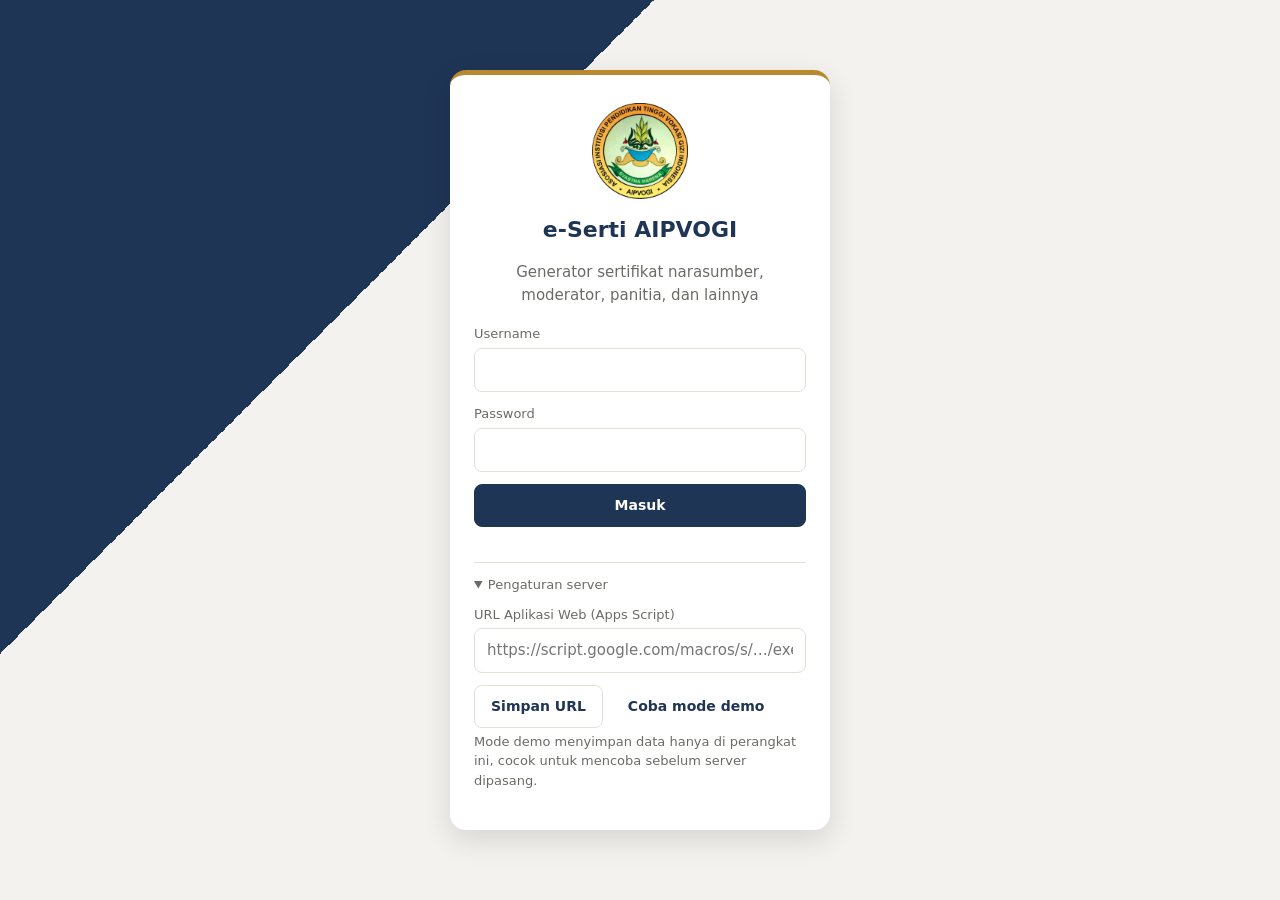
==== index.html @ e6ef0fd1 "Add files via upload" ====
<!doctype html>
<html lang="id">
<head>
  <meta charset="utf-8">
  <meta name="viewport" content="width=device-width, initial-scale=1, viewport-fit=cover">
  <title>e-Serti AIPVOGI</title>
  <meta name="description" content="Generator sertifikat AIPVOGI untuk narasumber, moderator, panitia, dan peran lainnya.">
  <meta name="theme-color" content="#1F3556">
  <link rel="manifest" href="manifest.webmanifest">
  <link rel="icon" type="image/png" href="icons/favicon.png">
  <link rel="apple-touch-icon" href="icons/apple-touch-icon.png">
  <meta name="apple-mobile-web-app-capable" content="yes">
  <meta name="apple-mobile-web-app-title" content="e-Serti">
  <link rel="stylesheet" href="css/style.css">
</head>
<body>

<!-- ================= LOGIN ================= -->
<section id="v-login" class="login" hidden>
  <div class="login-card">
    <img src="assets/logo.png" alt="Logo AIPVOGI" class="login-logo">
    <h1>e-Serti AIPVOGI</h1>
    <p class="muted">Generator sertifikat narasumber, moderator, panitia, dan lainnya</p>
    <form id="f-login" autocomplete="on">
      <label>Username<input name="username" autocomplete="username" required></label>
      <label>Password<input name="password" type="password" autocomplete="current-password" required></label>
      <button class="btn primary block" type="submit">Masuk</button>
      <p class="err" id="login-err"></p>
    </form>
    <details class="server">
      <summary>Pengaturan server</summary>
      <label>URL Aplikasi Web (Apps Script)
        <input id="in-api" placeholder="https://script.google.com/macros/s/…/exec">
      </label>
      <div class="row-btn">
        <button class="btn" type="button" id="b-simpan-api">Simpan URL</button>
        <button class="btn ghost" type="button" id="b-demo">Coba mode demo</button>
      </div>
      <p class="hint">Mode demo menyimpan data hanya di perangkat ini, cocok untuk mencoba sebelum server dipasang.</p>
    </details>
  </div>
</section>

<!-- ================= APLIKASI ================= -->
<div id="v-app" hidden>
  <header class="top">
    <img src="assets/logo.png" alt="" class="top-logo">
    <div class="top-title"><strong>e-Serti AIPVOGI</strong><span id="u-nama" class="muted"></span></div>
    <span id="badge-demo" class="badge" hidden>Mode demo</span>
    <button class="btn ghost sm" id="b-logout" title="Keluar">Keluar</button>
  </header>

  <nav class="tabs" id="tabs">
    <button data-tab="buat" class="on"><span class="ic">＋</span>Buat</button>
    <button data-tab="riwayat"><span class="ic">≡</span>Riwayat</button>
    <button data-tab="kegiatan"><span class="ic">◷</span>Kegiatan</button>
    <button data-tab="pengaturan"><span class="ic">⚙</span>Pengaturan</button>
  </nav>

  <main>
    <!-- ---------- BUAT ---------- -->
    <section id="t-buat" class="tab">
      <div class="buat-grid">
        <form id="f-sert" class="card" autocomplete="off">
          <div id="edit-banner" class="banner" hidden>
            Mengedit sertifikat <b id="edit-nomor"></b>. Menyimpan akan memperbarui arsip.
            <button type="button" class="link" id="b-batal-edit">Buat baru</button>
          </div>
          <div id="aset-warn" class="banner warn" hidden>TTD atau stempel belum diunggah. Lengkapi di tab Pengaturan.</div>

          <label>Kegiatan
            <select name="id_kegiatan" id="s-kegiatan" required></select>
          </label>
          <p class="hint" id="kegiatan-kosong" hidden>Belum ada kegiatan. <button type="button" class="link" data-goto="kegiatan">Tambah kegiatan dulu</button></p>

          <div class="grid-nomor">
            <label>Nomor urut
              <input name="nomor_urut" inputmode="numeric" placeholder="46" required>
            </label>
            <div class="nomor-jadi">
              <span class="muted">Nomor lengkap</span>
              <b id="o-nomor">—</b>
            </div>
          </div>
          <p class="err" id="nomor-warn"></p>

          <label>Nama penerima (dengan gelar)
            <input name="nama" placeholder="Dr. Nama Lengkap, S.Gz., M.Kes." required>
          </label>

          <label>Peran
            <select name="peran" id="s-peran">
              <option>Narasumber</option><option>Moderator</option><option>Panitia</option>
              <option>Pemateri</option><option>Fasilitator</option><option>Juri</option>
              <option>Pembicara</option><option>Peserta</option><option value="__lain">Lainnya…</option>
            </select>
          </label>
          <label id="l-peran-lain" hidden>Tulis peran
            <input name="peran_lain" placeholder="Reviewer">
          </label>

          <details class="adv">
            <summary>Sesuaikan teks untuk sertifikat ini</summary>
            <label>Paragraf kegiatan
              <textarea name="paragraf" rows="5"></textarea>
            </label>
            <label>Tempat, tanggal
              <input name="tempat_tanggal">
            </label>
            <button type="button" class="link" id="b-reset-teks">Kembalikan ke teks bawaan kegiatan</button>
          </details>

          <div class="aksi">
            <button type="button" class="btn primary" data-out="jpg">Simpan + unduh JPG</button>
            <button type="button" class="btn primary" data-out="pdf">Simpan + unduh PDF</button>
            <button type="button" class="btn" data-out="share">Simpan + bagikan</button>
          </div>
          <button type="button" class="link" id="b-baru">Kosongkan formulir</button>
        </form>

        <div class="card preview">
          <div class="preview-head">
            <b>Pratinjau</b>
            <label class="chk"><input type="checkbox" id="c-aman"> Area aman</label>
          </div>
          <canvas id="cv"></canvas>
        </div>
      </div>
    </section>

    <!-- ---------- RIWAYAT ---------- -->
    <section id="t-riwayat" class="tab" hidden>
      <div class="card">
        <div class="filter">
          <input id="q" type="search" placeholder="Cari nama, nomor, atau kegiatan">
          <select id="f-keg"><option value="">Semua kegiatan</option></select>
          <button class="btn" id="b-muat-riwayat">Muat ulang</button>
        </div>
        <p class="muted" id="riwayat-info"></p>
        <div id="list-riwayat" class="list"></div>
      </div>
    </section>

    <!-- ---------- KEGIATAN ---------- -->
    <section id="t-kegiatan" class="tab" hidden>
      <div class="buat-grid">
        <form id="f-keg-form" class="card" autocomplete="off">
          <h2 id="keg-judul">Tambah kegiatan</h2>
          <input type="hidden" name="id">
          <label>Nama kegiatan
            <input name="nama" placeholder="Peningkatan Kompetensi di Bidang Pendidikan Tinggi Vokasi Gizi" required>
          </label>
          <div class="grid2">
            <label>Tanggal mulai<input type="date" name="tgl_mulai" required></label>
            <label>Tanggal selesai<input type="date" name="tgl_selesai"></label>
          </div>
          <div class="grid2">
            <label>Pelaksanaan
              <select name="moda"><option>Daring</option><option>Luring</option><option>Hibrida</option><option>Daring dan Luring</option></select>
            </label>
            <label>Jumlah JPL <span class="muted">(opsional)</span><input name="jpl" inputmode="numeric" placeholder="9"></label>
          </div>
          <div class="grid2">
            <label>Kota terbit<input name="kota" placeholder="Jakarta"></label>
            <label>Tanggal terbit<input type="date" name="tgl_terbit"></label>
          </div>
          <label>Pola paragraf
            <textarea name="paragraf" rows="4"></textarea>
          </label>
          <p class="hint">Kode yang otomatis diganti: <code>{kegiatan}</code> <code>{moda}</code> <code>{tanggal}</code> <code>{jpl}</code>. Tekan Enter untuk pindah baris secara manual.</p>
          <div class="contoh"><span class="muted">Hasil:</span> <span id="o-paragraf"></span></div>
          <div class="aksi">
            <button class="btn primary" type="submit">Simpan kegiatan</button>
            <button class="btn" type="button" id="b-keg-baru">Kosongkan</button>
          </div>
        </form>
        <div class="card">
          <h2>Daftar kegiatan</h2>
          <div id="list-kegiatan" class="list"></div>
        </div>
      </div>
    </section>

    <!-- ---------- PENGATURAN ---------- -->
    <section id="t-pengaturan" class="tab" hidden>
      <div class="buat-grid">
        <form id="f-peng" class="card" autocomplete="off">
          <h2>Penandatangan</h2>
          <label>Jabatan baris 1<input name="ttd_jabatan_1"></label>
          <label>Jabatan baris 2<input name="ttd_jabatan_2"></label>
          <label>Nama penandatangan<input name="ttd_nama"></label>
          <h2>Teks dan nomor</h2>
          <label>Kode tengah nomor <span class="muted">(contoh: AIPVOGI/Sek)</span><input name="kode_nomor"></label>
          <label>Label penerima<input name="label_diberikan"></label>
          <label>Label peran<input name="label_sebagai"></label>
          <label>Kota terbit bawaan<input name="kota_default"></label>
          <label>Pola paragraf bawaan untuk kegiatan baru<textarea name="paragraf_default" rows="4"></textarea></label>
          <button class="btn primary" type="submit">Simpan pengaturan</button>
        </form>

        <div>
          <div class="card">
            <h2>Tanda tangan dan stempel</h2>
            <p class="hint">Disimpan di Google Drive pribadi, bukan di GitHub. Gunakan PNG berlatar transparan.</p>
            <div class="aset-grid">
              <div class="aset">
                <div class="aset-img"><img id="img-ttd" alt="Tanda tangan"></div>
                <label class="btn sm">Ganti TTD<input type="file" accept="image/png,image/jpeg" data-aset="ttd" hidden></label>
              </div>
              <div class="aset">
                <div class="aset-img"><img id="img-stempel" alt="Stempel"></div>
                <label class="btn sm">Ganti stempel<input type="file" accept="image/png,image/jpeg" data-aset="stempel" hidden></label>
              </div>
            </div>
          </div>

          <form id="f-pw" class="card" autocomplete="off">
            <h2>Ganti password</h2>
            <label>Password lama<input type="password" name="lama" autocomplete="current-password" required></label>
            <label>Password baru <span class="muted">(min. 8 karakter)</span><input type="password" name="baru" autocomplete="new-password" minlength="8" required></label>
            <button class="btn" type="submit">Ganti password</button>
          </form>

          <div class="card">
            <h2>Server</h2>
            <p class="hint" id="info-api"></p>
            <button class="btn" id="b-sinkron">Muat ulang data dari server</button>
          </div>
        </div>
      </div>
    </section>
  </main>
</div>

<div id="toast" class="toast" hidden></div>
<div id="loading" class="loading" hidden><div class="spin"></div><span id="loading-txt">Memproses…</span></div>

<script src="vendor/jspdf.umd.min.js"></script>
<script src="js/config.js"></script>
<script src="js/render.js"></script>
<script src="js/demo-api.js"></script>
<script src="js/app.js"></script>
</body>
</html>
---- css/style.css ----
@font-face { font-family: 'Arimo'; font-weight: 400; font-display: block; src: url('../vendor/fonts/arimo-latin-400-normal.woff2') format('woff2'); }
@font-face { font-family: 'Arimo'; font-weight: 700; font-display: block; src: url('../vendor/fonts/arimo-latin-700-normal.woff2') format('woff2'); }

:root {
  --navy: #1F3556;
  --navy-2: #2b4670;
  --gold: #B8892E;
  --gold-soft: #f6efe1;
  --bg: #f4f2ee;
  --card: #ffffff;
  --text: #1d1d1d;
  --muted: #6b6b66;
  --line: #e3e0d8;
  --danger: #b3261e;
  --ok: #2e7d32;
  --radius: 12px;
}
* { box-sizing: border-box; }
html, body { margin: 0; }
body {
  font-family: system-ui, -apple-system, 'Segoe UI', Roboto, Arimo, sans-serif;
  background: var(--bg); color: var(--text); font-size: 15px; line-height: 1.5;
  -webkit-tap-highlight-color: transparent;
}
[hidden] { display: none !important; }
h1 { font-size: 22px; margin: 8px 0 2px; color: var(--navy); }
h2 { font-size: 16px; margin: 0 0 12px; color: var(--navy); }
.muted { color: var(--muted); font-weight: 400; }
.hint { font-size: 13px; color: var(--muted); margin: 4px 0 12px; }
.err { color: var(--danger); font-size: 13px; min-height: 1em; margin: 4px 0; }
code { background: var(--gold-soft); padding: 1px 5px; border-radius: 4px; font-size: 12px; }

label { display: block; font-size: 13px; color: var(--muted); margin-bottom: 12px; }
input, select, textarea {
  display: block; width: 100%; margin-top: 4px; padding: 10px 12px; font: inherit; font-size: 15px;
  color: var(--text); background: #fff; border: 1px solid var(--line); border-radius: 8px;
}
textarea { resize: vertical; line-height: 1.45; }
input:focus, select:focus, textarea:focus { outline: none; border-color: var(--navy); box-shadow: 0 0 0 3px rgba(31,53,86,.12); }

.btn {
  display: inline-flex; align-items: center; justify-content: center; gap: 6px;
  padding: 10px 16px; font: inherit; font-size: 14px; font-weight: 600; cursor: pointer;
  border-radius: 8px; border: 1px solid var(--line); background: #fff; color: var(--navy);
}
.btn:hover { background: #faf8f4; }
.btn.primary { background: var(--navy); border-color: var(--navy); color: #fff; }
.btn.primary:hover { background: var(--navy-2); }
.btn.ghost { background: transparent; border-color: transparent; }
.btn.danger { color: var(--danger); }
.btn.sm { padding: 6px 12px; font-size: 13px; }
.btn.block { width: 100%; }
.btn:disabled { opacity: .5; cursor: wait; }
.link { background: none; border: 0; padding: 0; color: var(--navy); text-decoration: underline; font: inherit; font-size: 13px; cursor: pointer; }

/* ---------- login ---------- */
.login { min-height: 100vh; display: flex; align-items: center; justify-content: center; padding: 24px 16px;
  background: linear-gradient(135deg, var(--navy) 0 30%, var(--bg) 30% 100%); }
.login-card { width: 100%; max-width: 380px; background: #fff; border-radius: 16px; padding: 28px 24px; text-align: center;
  border-top: 5px solid var(--gold); box-shadow: 0 10px 30px rgba(0,0,0,.12); }
.login-card form, .login-card details { text-align: left; margin-top: 18px; }
.login-logo { width: 96px; height: 96px; }
.server { border-top: 1px solid var(--line); padding-top: 12px; }
.server summary { cursor: pointer; font-size: 13px; color: var(--muted); margin-bottom: 10px; }
.row-btn { display: flex; gap: 8px; flex-wrap: wrap; }

/* ---------- header & tabs ---------- */
.top { position: sticky; top: 0; z-index: 10; display: flex; align-items: center; gap: 10px; padding: 10px 16px;
  background: var(--navy); color: #fff; border-bottom: 3px solid var(--gold); }
.top-logo { width: 38px; height: 38px; background: #fff; border-radius: 50%; padding: 2px; }
.top-title { display: flex; flex-direction: column; line-height: 1.2; flex: 1; min-width: 0; }
.top-title .muted { color: #c9d3e3; font-size: 12px; }
.top .btn.ghost { color: #fff; }
.badge { background: var(--gold); color: #fff; font-size: 11px; font-weight: 700; padding: 3px 8px; border-radius: 99px; }

.tabs { display: flex; gap: 4px; padding: 8px 16px 0; background: #fff; border-bottom: 1px solid var(--line); }
.tabs button { border: 0; background: none; padding: 10px 14px; font: inherit; font-weight: 600; font-size: 14px; color: var(--muted);
  cursor: pointer; border-bottom: 3px solid transparent; display: flex; gap: 6px; align-items: center; }
.tabs button.on { color: var(--navy); border-bottom-color: var(--gold); }
.tabs .ic { font-size: 16px; }

main { padding: 16px; max-width: 1280px; margin: 0 auto; }
.card { background: var(--card); border: 1px solid var(--line); border-radius: var(--radius); padding: 18px; margin-bottom: 16px; }
.buat-grid { display: grid; grid-template-columns: minmax(300px, 420px) minmax(0, 1fr); gap: 16px; align-items: start; }
.grid2 { display: grid; grid-template-columns: 1fr 1fr; gap: 12px; }
.nomor-jadi { display: flex; flex-direction: column; justify-content: center; font-size: 13px; padding-bottom: 12px; }
.nomor-jadi b { font-size: 15px; color: var(--navy); white-space: nowrap; }
.grid-nomor { display: grid; grid-template-columns: 110px minmax(0, 1fr); gap: 12px; }
.aksi { display: flex; flex-wrap: wrap; gap: 8px; margin: 16px 0 10px; }
.adv { border: 1px dashed var(--line); border-radius: 8px; padding: 10px 12px; margin-bottom: 4px; }
.adv summary { cursor: pointer; font-size: 13px; font-weight: 600; color: var(--navy); }
.adv[open] summary { margin-bottom: 10px; }
.banner { background: var(--gold-soft); border-left: 4px solid var(--gold); padding: 10px 12px; border-radius: 0; font-size: 13px; margin-bottom: 14px; }
.banner.warn { background: #fdecea; border-left-color: var(--danger); }
.contoh { background: #faf8f4; border-radius: 8px; padding: 10px 12px; font-size: 13px; font-weight: 600; white-space: pre-line; }

.preview { position: sticky; top: 76px; }
.preview-head { display: flex; justify-content: space-between; align-items: center; margin-bottom: 10px; }
.chk { display: flex; align-items: center; gap: 6px; margin: 0; cursor: pointer; }
.chk input { width: auto; margin: 0; }
#cv { width: 100%; height: auto; display: block; border: 1px solid var(--line); border-radius: 6px; background: #fff; }

/* ---------- lists ---------- */
.filter { display: flex; gap: 8px; flex-wrap: wrap; margin-bottom: 8px; }
.filter input { flex: 2 1 220px; margin: 0; }
.filter select { flex: 1 1 180px; margin: 0; }
.list { display: flex; flex-direction: column; }
.item { display: flex; gap: 12px; align-items: center; padding: 12px 0; border-top: 1px solid var(--line); }
.item:first-child { border-top: 0; }
.item-main { flex: 1; min-width: 0; }
.item-main b { display: block; }
.item-sub { font-size: 13px; color: var(--muted); }
.item-act { display: flex; gap: 4px; flex-wrap: wrap; justify-content: flex-end; }
.pill { display: inline-block; background: #e8edf5; color: var(--navy); font-size: 11px; font-weight: 700; padding: 2px 8px; border-radius: 99px; margin-left: 6px; vertical-align: 1px; }
.kosong { text-align: center; color: var(--muted); padding: 24px 0; font-size: 14px; }

.aset-grid { display: grid; grid-template-columns: 1fr 1fr; gap: 12px; }
.aset { text-align: center; }
.aset-img { height: 140px; border: 1px dashed var(--line); border-radius: 8px; display: flex; align-items: center; justify-content: center; margin-bottom: 8px;
  background: repeating-conic-gradient(#f3f3f3 0 25%, #fff 0 50%) 0 0 / 16px 16px; }
.aset-img img { max-height: 120px; max-width: 90%; }
.aset-img img:not([src]), .aset-img img[src=""] { display: none; }

/* ---------- toast & loading ---------- */
.toast { position: fixed; left: 50%; bottom: 24px; transform: translateX(-50%); background: var(--navy); color: #fff; padding: 12px 18px;
  border-radius: 10px; font-size: 14px; z-index: 50; max-width: calc(100% - 32px); box-shadow: 0 6px 20px rgba(0,0,0,.2); }
.toast.err { background: var(--danger); }
.loading { position: fixed; inset: 0; background: rgba(255,255,255,.7); display: flex; flex-direction: column; gap: 12px;
  align-items: center; justify-content: center; z-index: 60; font-weight: 600; color: var(--navy); }
.spin { width: 36px; height: 36px; border: 4px solid var(--line); border-top-color: var(--gold); border-radius: 50%; animation: s 0.8s linear infinite; }
@keyframes s { to { transform: rotate(360deg); } }

/* ---------- mobile ---------- */
@media (max-width: 860px) {
  .buat-grid { grid-template-columns: 1fr; }
  .preview { position: static; }
  .tabs { position: fixed; bottom: 0; left: 0; right: 0; z-index: 20; padding: 0 0 env(safe-area-inset-bottom); border-top: 1px solid var(--line); border-bottom: 0; }
  .tabs button { flex: 1; flex-direction: column; gap: 0; font-size: 11px; padding: 8px 4px; border-bottom: 0; border-top: 3px solid transparent; }
  .tabs button.on { border-top-color: var(--gold); }
  main { padding: 12px 12px 90px; }
  .toast { bottom: 84px; }
  .top-title strong { font-size: 15px; }
  .aksi .btn { flex: 1 1 100%; }
}
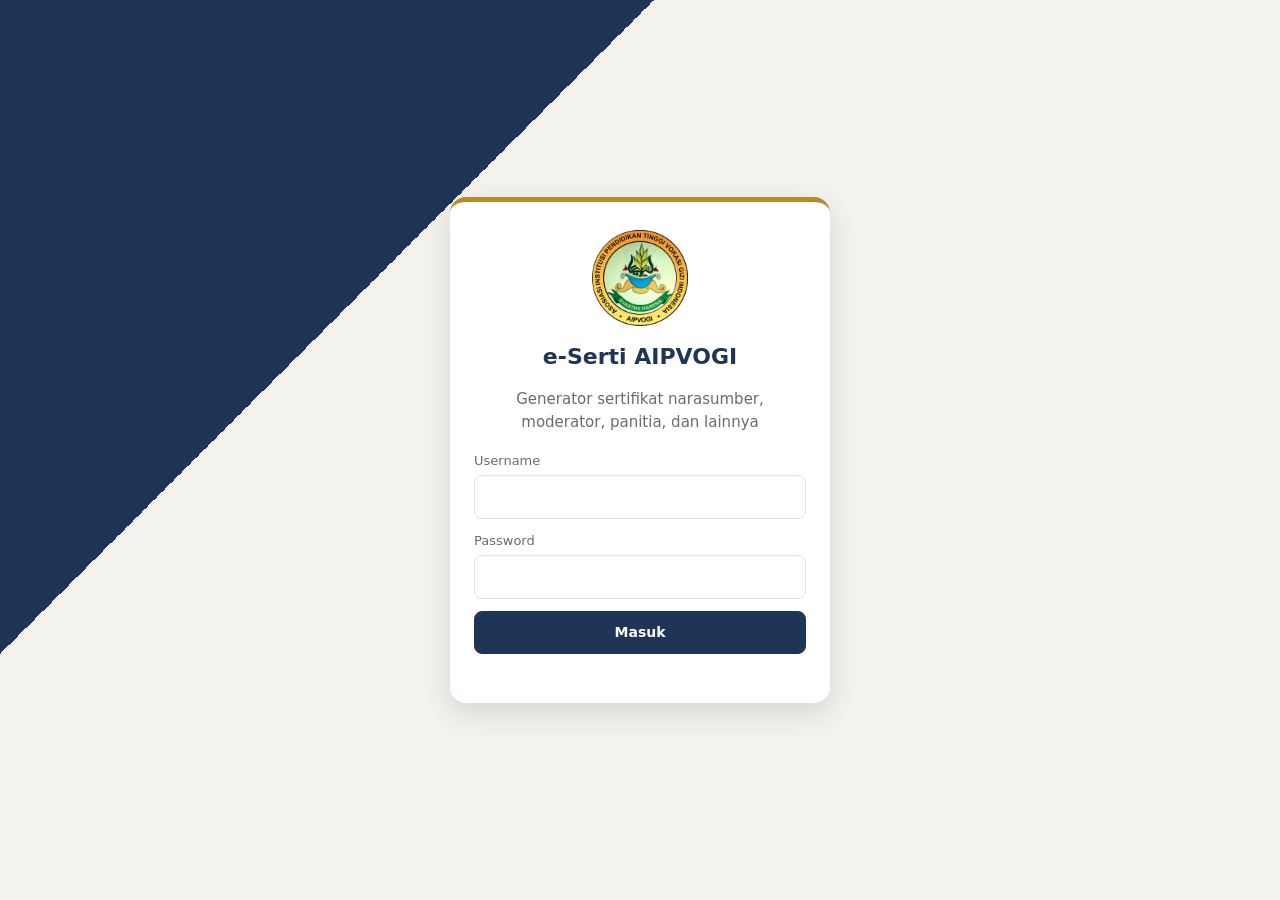
==== commit be39f134: "Add files via upload" ====
--- a/index.html
+++ b/index.html
@@ -62,9 +62,17 @@
     <section id="t-buat" class="tab">
       <div class="buat-grid">
         <form id="f-sert" class="card" autocomplete="off">
+          <div id="ok-card" class="ok-card" hidden>
+            <div class="ok-head"><span class="ok-ic">✓</span><div>Tersimpan: <b id="ok-nomor"></b><br><span id="ok-nama"></span></div></div>
+            <div class="ok-act">
+              <button type="button" class="btn primary big" id="b-berikutnya">＋ Buat sertifikat berikutnya</button>
+              <button type="button" class="btn" id="b-unduh-lagi">Unduh lagi</button>
+            </div>
+            <p class="hint">Jika ada salah ketik, perbaiki di formulir lalu simpan lagi. Sertifikat ini yang akan diperbarui, bukan dibuat baru.</p>
+          </div>
           <div id="edit-banner" class="banner" hidden>
-            Mengedit sertifikat <b id="edit-nomor"></b>. Menyimpan akan memperbarui arsip.
-            <button type="button" class="link" id="b-batal-edit">Buat baru</button>
+            <div>Mengedit sertifikat <b id="edit-nomor"></b> dari Riwayat. Menyimpan akan memperbarui arsip.</div>
+            <button type="button" class="btn sm" id="b-batal-edit">Batal edit</button>
           </div>
           <div id="aset-warn" class="banner warn" hidden>TTD atau stempel belum diunggah. Lengkapi di tab Pengaturan.</div>
 
@@ -82,6 +90,7 @@
               <b id="o-nomor">—</b>
             </div>
           </div>
+          <p class="hint" id="nomor-terakhir" hidden></p>
           <p class="err" id="nomor-warn"></p>
 
           <label>Nama penerima (dengan gelar)
@@ -114,8 +123,8 @@
             <button type="button" class="btn primary" data-out="jpg">Simpan + unduh JPG</button>
             <button type="button" class="btn primary" data-out="pdf">Simpan + unduh PDF</button>
             <button type="button" class="btn" data-out="share">Simpan + bagikan</button>
-          </div>
-          <button type="button" class="link" id="b-baru">Kosongkan formulir</button>
+            <button type="button" class="btn ghost" id="b-baru">Formulir baru</button>
+          </div>
         </form>
 
         <div class="card preview">
--- a/css/style.css
+++ b/css/style.css
@@ -142,3 +142,13 @@
   .top-title strong { font-size: 15px; }
   .aksi .btn { flex: 1 1 100%; }
 }
+
+/* kartu tersimpan & edit */
+.ok-card { background: #edf7ee; border: 1px solid #b9dcbc; border-radius: 10px; padding: 14px; margin-bottom: 14px; }
+.ok-head { display: flex; gap: 10px; align-items: flex-start; font-size: 14px; margin-bottom: 12px; }
+.ok-head b { color: var(--ok); }
+.ok-ic { width: 26px; height: 26px; flex: none; border-radius: 50%; background: var(--ok); color: #fff; display: flex; align-items: center; justify-content: center; font-weight: 700; }
+.ok-act { display: flex; gap: 8px; flex-wrap: wrap; }
+.ok-act .big { flex: 1 1 220px; padding: 13px 16px; font-size: 15px; }
+.ok-card .hint { margin: 10px 0 0; }
+#edit-banner { display: flex; gap: 10px; align-items: center; justify-content: space-between; }
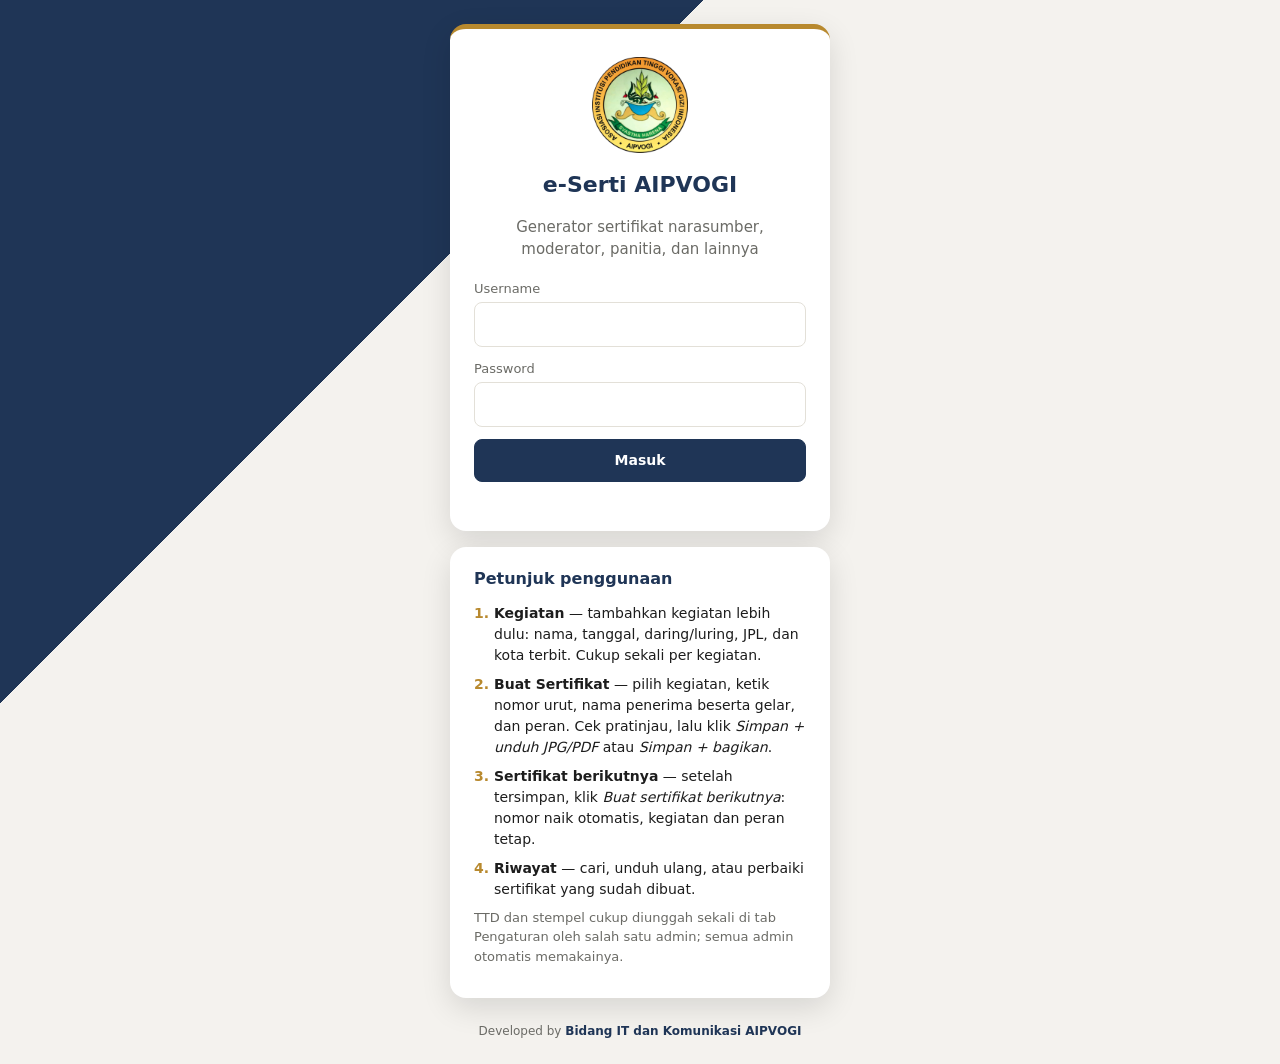
==== commit 381d1560: "Add files via upload" ====
--- a/index.html
+++ b/index.html
@@ -39,6 +39,17 @@
       <p class="hint">Mode demo menyimpan data hanya di perangkat ini, cocok untuk mencoba sebelum server dipasang.</p>
     </details>
   </div>
+  <div class="login-card petunjuk">
+    <h2>Petunjuk penggunaan</h2>
+    <ol class="langkah">
+      <li><b>Kegiatan</b> — tambahkan kegiatan lebih dulu: nama, tanggal, daring/luring, JPL, dan kota terbit. Cukup sekali per kegiatan.</li>
+      <li><b>Buat Sertifikat</b> — pilih kegiatan, ketik nomor urut, nama penerima beserta gelar, dan peran. Cek pratinjau, lalu klik <i>Simpan + unduh JPG/PDF</i> atau <i>Simpan + bagikan</i>.</li>
+      <li><b>Sertifikat berikutnya</b> — setelah tersimpan, klik <i>Buat sertifikat berikutnya</i>: nomor naik otomatis, kegiatan dan peran tetap.</li>
+      <li><b>Riwayat</b> — cari, unduh ulang, atau perbaiki sertifikat yang sudah dibuat.</li>
+    </ol>
+    <p class="hint">TTD dan stempel cukup diunggah sekali di tab Pengaturan oleh salah satu admin; semua admin otomatis memakainya.</p>
+  </div>
+  <p class="kredit">Developed by <b>Bidang IT dan Komunikasi AIPVOGI</b></p>
 </section>
 
 <!-- ================= APLIKASI ================= -->
@@ -47,17 +58,27 @@
     <img src="assets/logo.png" alt="" class="top-logo">
     <div class="top-title"><strong>e-Serti AIPVOGI</strong><span id="u-nama" class="muted"></span></div>
     <span id="badge-demo" class="badge" hidden>Mode demo</span>
+    <button class="btn ghost sm" id="b-petunjuk" title="Petunjuk penggunaan">Petunjuk</button>
     <button class="btn ghost sm" id="b-logout" title="Keluar">Keluar</button>
   </header>
 
   <nav class="tabs" id="tabs">
-    <button data-tab="buat" class="on"><span class="ic">＋</span>Buat</button>
-    <button data-tab="riwayat"><span class="ic">≡</span>Riwayat</button>
-    <button data-tab="kegiatan"><span class="ic">◷</span>Kegiatan</button>
-    <button data-tab="pengaturan"><span class="ic">⚙</span>Pengaturan</button>
+    <button data-tab="kegiatan"><span class="no">1</span>Kegiatan</button>
+    <button data-tab="buat" class="on"><span class="no">2</span>Buat Sertifikat</button>
+    <button data-tab="riwayat"><span class="no">3</span>Riwayat</button>
+    <button data-tab="pengaturan"><span class="no">4</span>Pengaturan</button>
   </nav>
 
   <main>
+    <div class="card petunjuk-app" id="petunjuk-app" hidden>
+      <div class="petunjuk-head"><h2>Petunjuk penggunaan</h2><button class="btn sm" id="b-tutup-petunjuk">Tutup</button></div>
+      <ol class="langkah">
+      <li><b>Kegiatan</b> — tambahkan kegiatan lebih dulu: nama, tanggal, daring/luring, JPL, dan kota terbit. Cukup sekali per kegiatan.</li>
+      <li><b>Buat Sertifikat</b> — pilih kegiatan, ketik nomor urut, nama penerima beserta gelar, dan peran. Cek pratinjau, lalu klik <i>Simpan + unduh JPG/PDF</i> atau <i>Simpan + bagikan</i>.</li>
+      <li><b>Sertifikat berikutnya</b> — setelah tersimpan, klik <i>Buat sertifikat berikutnya</i>: nomor naik otomatis, kegiatan dan peran tetap.</li>
+      <li><b>Riwayat</b> — cari, unduh ulang, atau perbaiki sertifikat yang sudah dibuat.</li>
+    </ol>
+    </div>
     <!-- ---------- BUAT ---------- -->
     <section id="t-buat" class="tab">
       <div class="buat-grid">
@@ -83,7 +104,7 @@
 
           <div class="grid-nomor">
             <label>Nomor urut
-              <input name="nomor_urut" inputmode="numeric" placeholder="46" required>
+              <input name="nomor_urut" inputmode="numeric" placeholder="contoh: 46" required>
             </label>
             <div class="nomor-jadi">
               <span class="muted">Nomor lengkap</span>
@@ -94,7 +115,7 @@
           <p class="err" id="nomor-warn"></p>
 
           <label>Nama penerima (dengan gelar)
-            <input name="nama" placeholder="Dr. Nama Lengkap, S.Gz., M.Kes." required>
+            <input name="nama" placeholder="contoh: Dr. Nama Lengkap, S.Gz., M.Kes." required>
           </label>
 
           <label>Peran
@@ -105,7 +126,7 @@
             </select>
           </label>
           <label id="l-peran-lain" hidden>Tulis peran
-            <input name="peran_lain" placeholder="Reviewer">
+            <input name="peran_lain" placeholder="contoh: Reviewer">
           </label>
 
           <details class="adv">
@@ -157,7 +178,7 @@
           <h2 id="keg-judul">Tambah kegiatan</h2>
           <input type="hidden" name="id">
           <label>Nama kegiatan
-            <input name="nama" placeholder="Peningkatan Kompetensi di Bidang Pendidikan Tinggi Vokasi Gizi" required>
+            <input name="nama" placeholder="contoh: Seminar Nasional Gizi" required>
           </label>
           <div class="grid2">
             <label>Tanggal mulai<input type="date" name="tgl_mulai" required></label>
@@ -167,10 +188,10 @@
             <label>Pelaksanaan
               <select name="moda"><option>Daring</option><option>Luring</option><option>Hibrida</option><option>Daring dan Luring</option></select>
             </label>
-            <label>Jumlah JPL <span class="muted">(opsional)</span><input name="jpl" inputmode="numeric" placeholder="9"></label>
+            <label>Jumlah JPL <span class="muted">(opsional)</span><input name="jpl" inputmode="numeric" placeholder="contoh: 9"></label>
           </div>
           <div class="grid2">
-            <label>Kota terbit<input name="kota" placeholder="Jakarta"></label>
+            <label>Kota terbit<input name="kota" placeholder="contoh: Jakarta"></label>
             <label>Tanggal terbit<input type="date" name="tgl_terbit"></label>
           </div>
           <label>Pola paragraf
@@ -238,6 +259,7 @@
         </div>
       </div>
     </section>
+    <p class="kredit">Developed by <b>Bidang IT dan Komunikasi AIPVOGI</b></p>
   </main>
 </div>
 
--- a/css/style.css
+++ b/css/style.css
@@ -54,7 +54,7 @@
 .link { background: none; border: 0; padding: 0; color: var(--navy); text-decoration: underline; font: inherit; font-size: 13px; cursor: pointer; }
 
 /* ---------- login ---------- */
-.login { min-height: 100vh; display: flex; align-items: center; justify-content: center; padding: 24px 16px;
+.login { min-height: 100vh; display: flex; flex-direction: column; gap: 16px; align-items: center; justify-content: center; padding: 24px 16px;
   background: linear-gradient(135deg, var(--navy) 0 30%, var(--bg) 30% 100%); }
 .login-card { width: 100%; max-width: 380px; background: #fff; border-radius: 16px; padding: 28px 24px; text-align: center;
   border-top: 5px solid var(--gold); box-shadow: 0 10px 30px rgba(0,0,0,.12); }
@@ -77,7 +77,8 @@
 .tabs button { border: 0; background: none; padding: 10px 14px; font: inherit; font-weight: 600; font-size: 14px; color: var(--muted);
   cursor: pointer; border-bottom: 3px solid transparent; display: flex; gap: 6px; align-items: center; }
 .tabs button.on { color: var(--navy); border-bottom-color: var(--gold); }
-.tabs .ic { font-size: 16px; }
+.tabs .no { width: 20px; height: 20px; border-radius: 50%; background: #e8edf5; color: var(--navy); font-size: 12px; font-weight: 700; display: inline-flex; align-items: center; justify-content: center; flex: none; }
+.tabs button.on .no { background: var(--gold); color: #fff; }
 
 main { padding: 16px; max-width: 1280px; margin: 0 auto; }
 .card { background: var(--card); border: 1px solid var(--line); border-radius: var(--radius); padding: 18px; margin-bottom: 16px; }
@@ -152,3 +153,16 @@
 .ok-act .big { flex: 1 1 220px; padding: 13px 16px; font-size: 15px; }
 .ok-card .hint { margin: 10px 0 0; }
 #edit-banner { display: flex; gap: 10px; align-items: center; justify-content: space-between; }
+
+/* petunjuk & kredit */
+.login-card.petunjuk { text-align: left; border-top: 0; padding: 20px 24px; max-width: 380px; }
+.langkah { margin: 0; padding-left: 20px; font-size: 14px; line-height: 1.5; }
+.langkah li { margin-bottom: 8px; }
+.langkah li::marker { color: var(--gold); font-weight: 700; }
+.petunjuk-head { display: flex; justify-content: space-between; align-items: center; margin-bottom: 8px; }
+.petunjuk-head h2 { margin: 0; }
+.petunjuk-app { border-left: 4px solid var(--gold); }
+.kredit { text-align: center; font-size: 12px; color: var(--muted); margin: 8px 0 0; }
+.kredit b { color: var(--navy); }
+.login .kredit { color: var(--muted); }
+@media (max-width: 860px) { .tabs .no { width: 18px; height: 18px; font-size: 11px; margin-bottom: 2px; } }
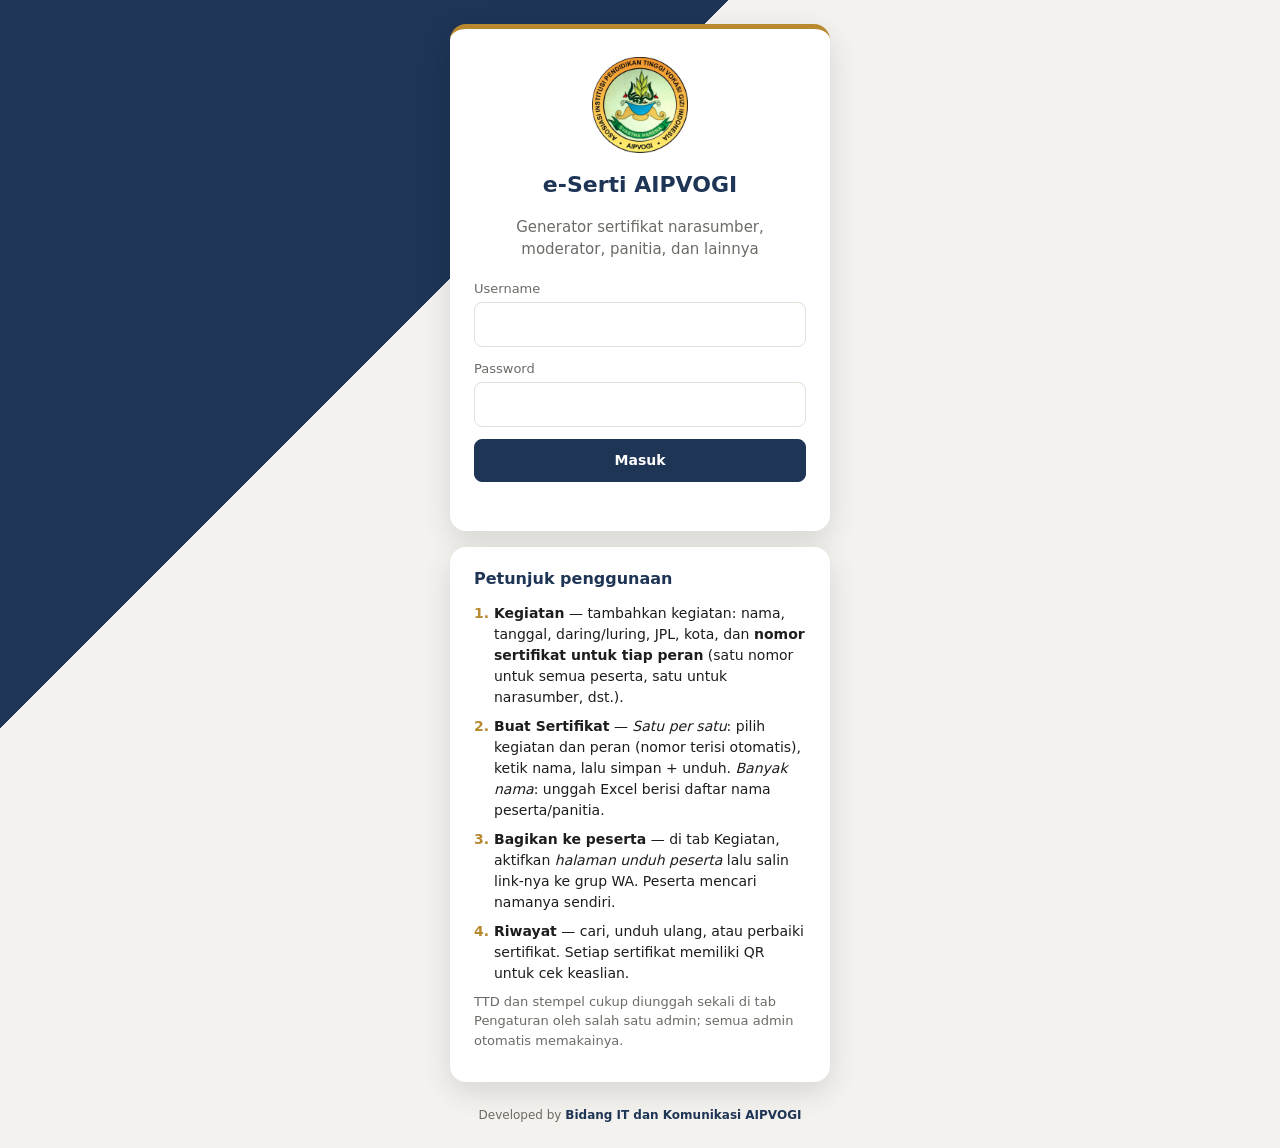
==== commit 888467b2: "Add files via upload" ====
--- a/index.html
+++ b/index.html
@@ -42,10 +42,10 @@
   <div class="login-card petunjuk">
     <h2>Petunjuk penggunaan</h2>
     <ol class="langkah">
-      <li><b>Kegiatan</b> — tambahkan kegiatan lebih dulu: nama, tanggal, daring/luring, JPL, dan kota terbit. Cukup sekali per kegiatan.</li>
-      <li><b>Buat Sertifikat</b> — pilih kegiatan, ketik nomor urut, nama penerima beserta gelar, dan peran. Cek pratinjau, lalu klik <i>Simpan + unduh JPG/PDF</i> atau <i>Simpan + bagikan</i>.</li>
-      <li><b>Sertifikat berikutnya</b> — setelah tersimpan, klik <i>Buat sertifikat berikutnya</i>: nomor naik otomatis, kegiatan dan peran tetap.</li>
-      <li><b>Riwayat</b> — cari, unduh ulang, atau perbaiki sertifikat yang sudah dibuat.</li>
+      <li><b>Kegiatan</b> — tambahkan kegiatan: nama, tanggal, daring/luring, JPL, kota, dan <b>nomor sertifikat untuk tiap peran</b> (satu nomor untuk semua peserta, satu untuk narasumber, dst.).</li>
+      <li><b>Buat Sertifikat</b> — <i>Satu per satu</i>: pilih kegiatan dan peran (nomor terisi otomatis), ketik nama, lalu simpan + unduh. <i>Banyak nama</i>: unggah Excel berisi daftar nama peserta/panitia.</li>
+      <li><b>Bagikan ke peserta</b> — di tab Kegiatan, aktifkan <i>halaman unduh peserta</i> lalu salin link-nya ke grup WA. Peserta mencari namanya sendiri.</li>
+      <li><b>Riwayat</b> — cari, unduh ulang, atau perbaiki sertifikat. Setiap sertifikat memiliki QR untuk cek keaslian.</li>
     </ol>
     <p class="hint">TTD dan stempel cukup diunggah sekali di tab Pengaturan oleh salah satu admin; semua admin otomatis memakainya.</p>
   </div>
@@ -73,15 +73,20 @@
     <div class="card petunjuk-app" id="petunjuk-app" hidden>
       <div class="petunjuk-head"><h2>Petunjuk penggunaan</h2><button class="btn sm" id="b-tutup-petunjuk">Tutup</button></div>
       <ol class="langkah">
-      <li><b>Kegiatan</b> — tambahkan kegiatan lebih dulu: nama, tanggal, daring/luring, JPL, dan kota terbit. Cukup sekali per kegiatan.</li>
-      <li><b>Buat Sertifikat</b> — pilih kegiatan, ketik nomor urut, nama penerima beserta gelar, dan peran. Cek pratinjau, lalu klik <i>Simpan + unduh JPG/PDF</i> atau <i>Simpan + bagikan</i>.</li>
-      <li><b>Sertifikat berikutnya</b> — setelah tersimpan, klik <i>Buat sertifikat berikutnya</i>: nomor naik otomatis, kegiatan dan peran tetap.</li>
-      <li><b>Riwayat</b> — cari, unduh ulang, atau perbaiki sertifikat yang sudah dibuat.</li>
+      <li><b>Kegiatan</b> — tambahkan kegiatan: nama, tanggal, daring/luring, JPL, kota, dan <b>nomor sertifikat untuk tiap peran</b> (satu nomor untuk semua peserta, satu untuk narasumber, dst.).</li>
+      <li><b>Buat Sertifikat</b> — <i>Satu per satu</i>: pilih kegiatan dan peran (nomor terisi otomatis), ketik nama, lalu simpan + unduh. <i>Banyak nama</i>: unggah Excel berisi daftar nama peserta/panitia.</li>
+      <li><b>Bagikan ke peserta</b> — di tab Kegiatan, aktifkan <i>halaman unduh peserta</i> lalu salin link-nya ke grup WA. Peserta mencari namanya sendiri.</li>
+      <li><b>Riwayat</b> — cari, unduh ulang, atau perbaiki sertifikat. Setiap sertifikat memiliki QR untuk cek keaslian.</li>
     </ol>
     </div>
     <!-- ---------- BUAT ---------- -->
     <section id="t-buat" class="tab">
+      <div class="mode-switch" role="tablist">
+        <button type="button" data-mode="satu" class="on">Satu per satu</button>
+        <button type="button" data-mode="banyak">Banyak nama (Excel)</button>
+      </div>
       <div class="buat-grid">
+        <div>
         <form id="f-sert" class="card" autocomplete="off">
           <div id="ok-card" class="ok-card" hidden>
             <div class="ok-head"><span class="ok-ic">✓</span><div>Tersimpan: <b id="ok-nomor"></b><br><span id="ok-nama"></span></div></div>
@@ -111,7 +116,7 @@
               <b id="o-nomor">—</b>
             </div>
           </div>
-          <p class="hint" id="nomor-terakhir" hidden></p>
+          <p class="hint" id="nomor-sumber"></p>
           <p class="err" id="nomor-warn"></p>
 
           <label>Nama penerima (dengan gelar)
@@ -146,7 +151,48 @@
             <button type="button" class="btn" data-out="share">Simpan + bagikan</button>
             <button type="button" class="btn ghost" id="b-baru">Formulir baru</button>
           </div>
+          <details class="adv autocrat">
+            <summary>Untuk Google Form + Autocrat</summary>
+            <p class="hint">Unduh sertifikat <b>tanpa nama</b> untuk kegiatan dan peran di atas (nama penerima tidak perlu diisi). File ini <b>tidak disimpan ke Riwayat dan tidak memiliki QR</b>.</p>
+            <div class="row-btn">
+              <button type="button" class="btn sm" id="b-autocrat-jpg">Unduh latar tanpa nama (JPG)</button>
+              <button type="button" class="btn sm" id="b-autocrat-png">PNG</button>
+            </div>
+            <ol class="langkah kecil">
+              <li>Google Slides: <i>File → Penyiapan halaman → Khusus</i> 29,7 × 21 cm (A4 lanskap).</li>
+              <li>Klik kanan slide → <i>Ubah latar belakang</i> → pilih gambar yang diunduh.</li>
+              <li>Tambahkan kotak teks selebar slide berisi <code>&lt;&lt;Nama&gt;&gt;</code>: Arial tebal 24 pt, rata tengah, titik tengahnya ±9,4 cm dari atas (tepat di antara "Diberikan Kepada" dan "Atas Partisipasinya Sebagai").</li>
+              <li>Gunakan slide itu sebagai template di Autocrat.</li>
+            </ol>
+          </details>
         </form>
+
+        <div id="bulk" class="card" hidden>
+          <h2>Banyak nama dari Excel</h2>
+          <label>Kegiatan<select id="bk-kegiatan"></select></label>
+          <label>Peran bawaan<select id="bk-peran"></select></label>
+          <p class="hint">Dipakai untuk baris yang kolom Peran-nya kosong. Nomor sertifikat diambil dari pengaturan nomor per peran di kegiatan.</p>
+          <div class="row-btn">
+            <button type="button" class="btn" id="bk-template">Unduh template Excel</button>
+            <label class="btn primary">Pilih file Excel<input type="file" id="bk-file" accept=".xlsx,.xls,.csv" hidden></label>
+          </div>
+          <div id="bk-info" class="bk-info"></div>
+          <div class="tabel-wrap" id="bk-wrap" hidden><table class="tabel" id="bk-tabel"></table></div>
+          <div class="aksi" id="bk-aksi" hidden>
+            <button type="button" class="btn primary" id="bk-proses">Simpan semua</button>
+            <button type="button" class="btn" id="bk-batal">Batal</button>
+          </div>
+          <div class="progres" id="bk-progres" hidden><div class="progres-bar"><span id="bk-bar"></span></div><span id="bk-progres-txt"></span></div>
+          <div id="bk-hasil" class="ok-card" hidden>
+            <div class="ok-head"><span class="ok-ic">✓</span><div id="bk-hasil-txt"></div></div>
+            <div class="ok-act">
+              <button type="button" class="btn" id="bk-zip">Unduh ZIP (JPG per orang)</button>
+              <button type="button" class="btn" id="bk-pdf">Unduh PDF gabungan</button>
+            </div>
+            <div class="link-box" id="bk-link-box"></div>
+          </div>
+        </div>
+        </div>
 
         <div class="card preview">
           <div class="preview-head">
@@ -194,6 +240,20 @@
             <label>Kota terbit<input name="kota" placeholder="contoh: Jakarta"></label>
             <label>Tanggal terbit<input type="date" name="tgl_terbit"></label>
           </div>
+          <h3 class="sub">Nomor sertifikat per peran</h3>
+          <p class="hint">Satu nomor untuk semua orang dengan peran yang sama. Kosongkan peran yang tidak ada di kegiatan ini.</p>
+          <div id="np-list" class="np-list"></div>
+          <div class="row-btn">
+            <select id="np-tambah"><option value="">＋ Tambah peran…</option></select>
+            <button type="button" class="btn sm" id="np-otomatis">Isi nomor otomatis</button>
+          </div>
+          <p class="hint" id="np-info"></p>
+
+          <h3 class="sub">Halaman unduh peserta</h3>
+          <label class="chk"><input type="checkbox" name="buka_publik" value="1"> Buka halaman unduh untuk kegiatan ini</label>
+          <p class="hint">Jika dibuka, siapa pun yang memiliki link kegiatan bisa mencari namanya dan mengunduh sertifikat.</p>
+
+          <h3 class="sub">Teks sertifikat</h3>
           <label>Pola paragraf
             <textarea name="paragraf" rows="4"></textarea>
           </label>
@@ -244,6 +304,13 @@
             </div>
           </div>
 
+          <div class="card">
+            <h2>Latar halaman peserta</h2>
+            <p class="hint">Halaman unduh peserta memakai satu gambar latar yang sudah menyatu dengan TTD dan stempel, sehingga file TTD dan stempel tidak pernah dikirim ke peserta. Latar ini dibuat otomatis setiap kali TTD, stempel, atau penandatangan diubah.</p>
+            <p class="hint" id="latar-info"></p>
+            <button type="button" class="btn sm" id="b-latar">Perbarui latar sekarang</button>
+          </div>
+
           <form id="f-pw" class="card" autocomplete="off">
             <h2>Ganti password</h2>
             <label>Password lama<input type="password" name="lama" autocomplete="current-password" required></label>
@@ -268,6 +335,7 @@
 
 <script src="vendor/jspdf.umd.min.js"></script>
 <script src="js/config.js"></script>
+<script src="vendor/qrcode.js"></script>
 <script src="js/render.js"></script>
 <script src="js/demo-api.js"></script>
 <script src="js/app.js"></script>
--- a/css/style.css
+++ b/css/style.css
@@ -166,3 +166,42 @@
 .kredit b { color: var(--navy); }
 .login .kredit { color: var(--muted); }
 @media (max-width: 860px) { .tabs .no { width: 18px; height: 18px; font-size: 11px; margin-bottom: 2px; } }
+
+/* ===== v1.3: mode, nomor per peran, Excel, link ===== */
+.mode-switch { display: inline-flex; background: #fff; border: 1px solid var(--line); border-radius: 10px; padding: 4px; gap: 4px; margin-bottom: 14px; }
+.mode-switch button { border: 0; background: none; padding: 9px 16px; border-radius: 7px; font: inherit; font-size: 14px; font-weight: 600; color: var(--muted); cursor: pointer; }
+.mode-switch button.on { background: var(--navy); color: #fff; }
+h3.sub { font-size: 14px; color: var(--navy); margin: 18px 0 4px; padding-top: 14px; border-top: 1px solid var(--line); }
+.np-list { display: flex; flex-direction: column; gap: 6px; margin-bottom: 8px; }
+.np-row { display: grid; grid-template-columns: 110px 90px minmax(0, 1fr) 28px; gap: 8px; align-items: center; }
+.np-row input { margin: 0; padding: 7px 10px; }
+.np-peran { font-weight: 600; font-size: 14px; }
+.np-jadi { grid-column: 2 / 4; grid-row: 2; font-size: 12px; color: var(--navy); font-weight: 600; margin: -2px 0 4px; }
+.np-x { grid-column: 4; grid-row: 1; }
+.np-x { border: 0; background: none; font-size: 20px; color: var(--muted); cursor: pointer; line-height: 1; }
+.np-x:hover { color: var(--danger); }
+.row-btn select { width: auto; margin: 0; padding: 7px 10px; font-size: 14px; }
+.warn-txt { color: var(--danger); }
+.ok-txt { color: var(--ok); font-weight: 600; }
+.hint.warn-txt { color: var(--danger); }
+.pill.ok { background: #e3f2e5; color: var(--ok); }
+.bk-info { font-size: 14px; margin: 14px 0 8px; }
+.tabel-wrap { max-height: 360px; overflow: auto; border: 1px solid var(--line); border-radius: 8px; }
+.tabel { width: 100%; border-collapse: collapse; font-size: 13px; }
+.tabel th { position: sticky; top: 0; background: #f6f4ef; text-align: left; padding: 8px 10px; font-weight: 700; color: var(--navy); }
+.tabel td { padding: 7px 10px; border-top: 1px solid var(--line); vertical-align: top; }
+.tabel tr.baris-err td { background: #fdecea; color: var(--danger); }
+.tabel tr.baris-info td { color: var(--muted); }
+.progres { display: flex; align-items: center; gap: 10px; margin: 10px 0; font-size: 13px; color: var(--muted); }
+.progres-bar { flex: 1; height: 8px; background: var(--line); border-radius: 99px; overflow: hidden; }
+.progres-bar span { display: block; height: 100%; width: 0; background: var(--gold); transition: width .2s; }
+.link-box { margin-top: 12px; font-size: 13px; }
+.link-row { display: flex; gap: 8px; margin-top: 6px; }
+.link-row input { margin: 0; font-size: 13px; padding: 7px 10px; }
+@media (max-width: 860px) {
+  .mode-switch { display: flex; }
+  .mode-switch button { flex: 1; }
+}
+
+.autocrat { margin-top: 6px; }
+.langkah.kecil { font-size: 13px; margin-top: 10px; }
